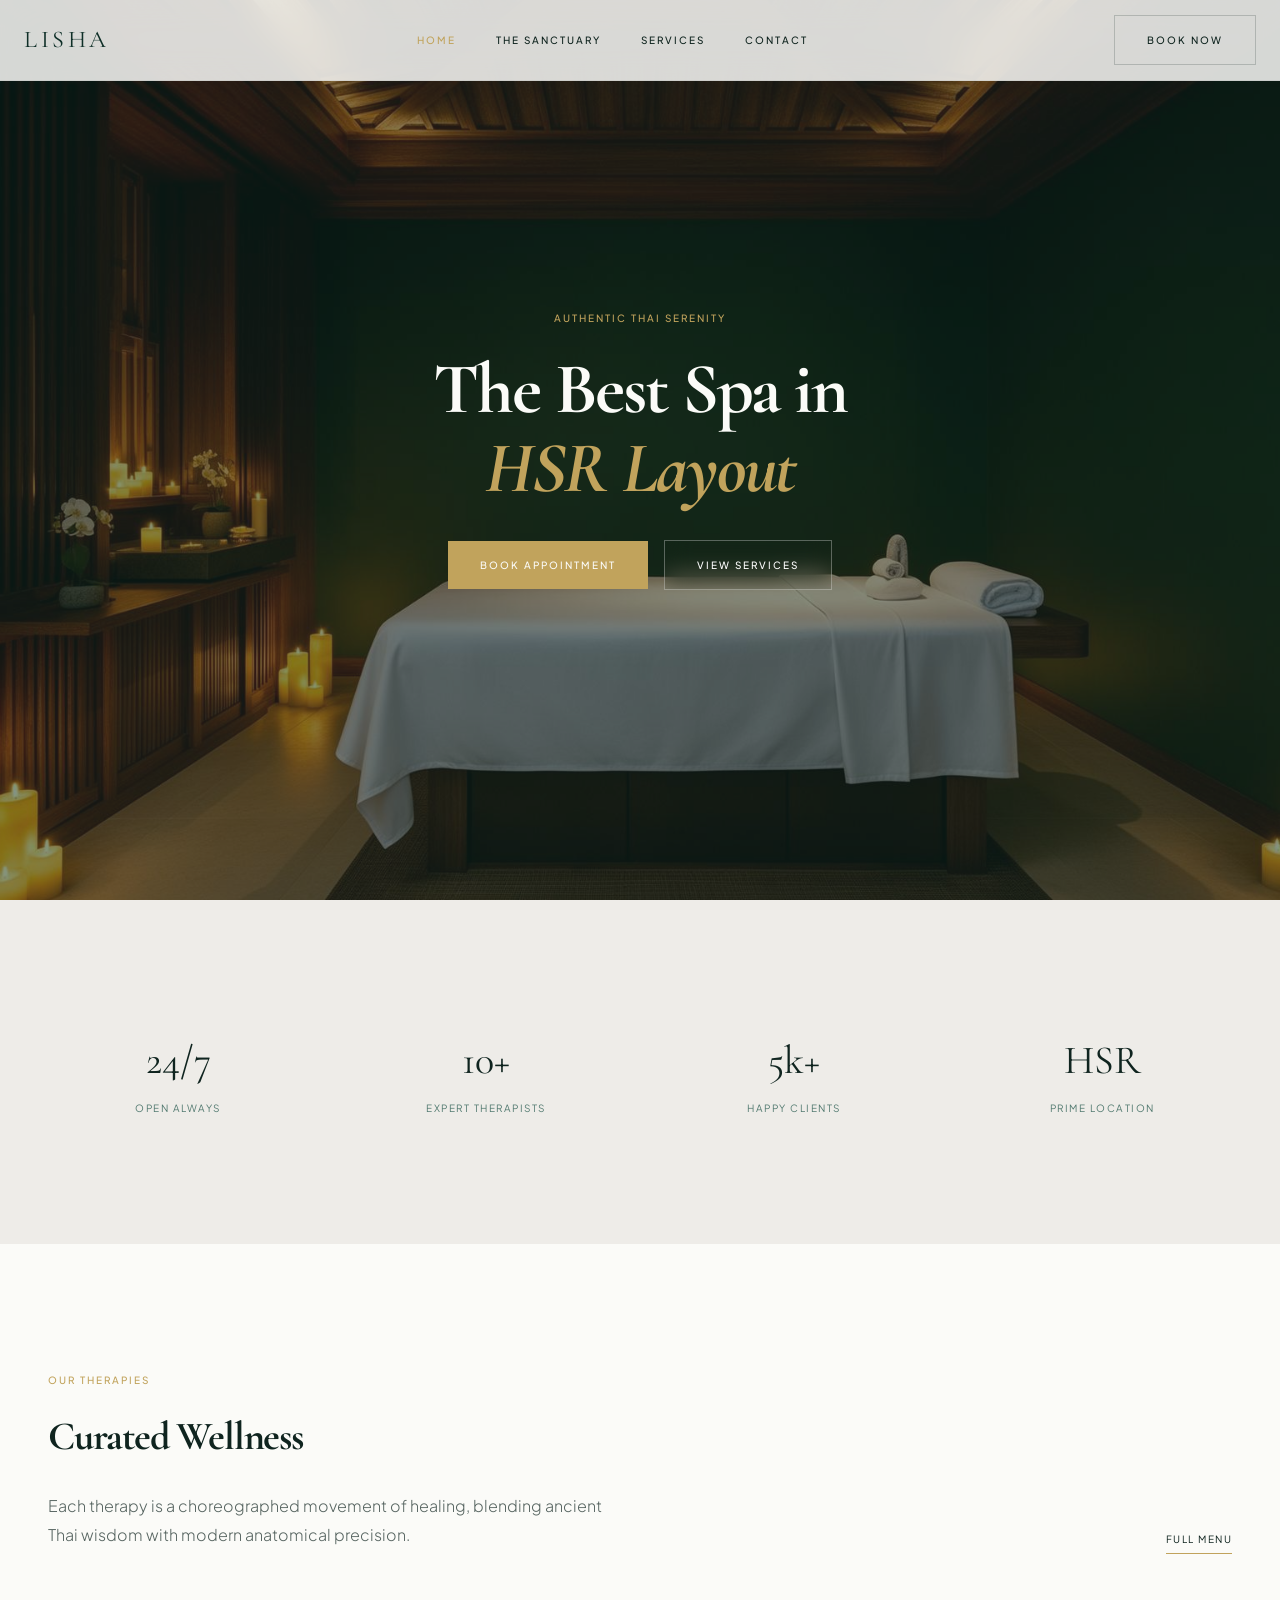
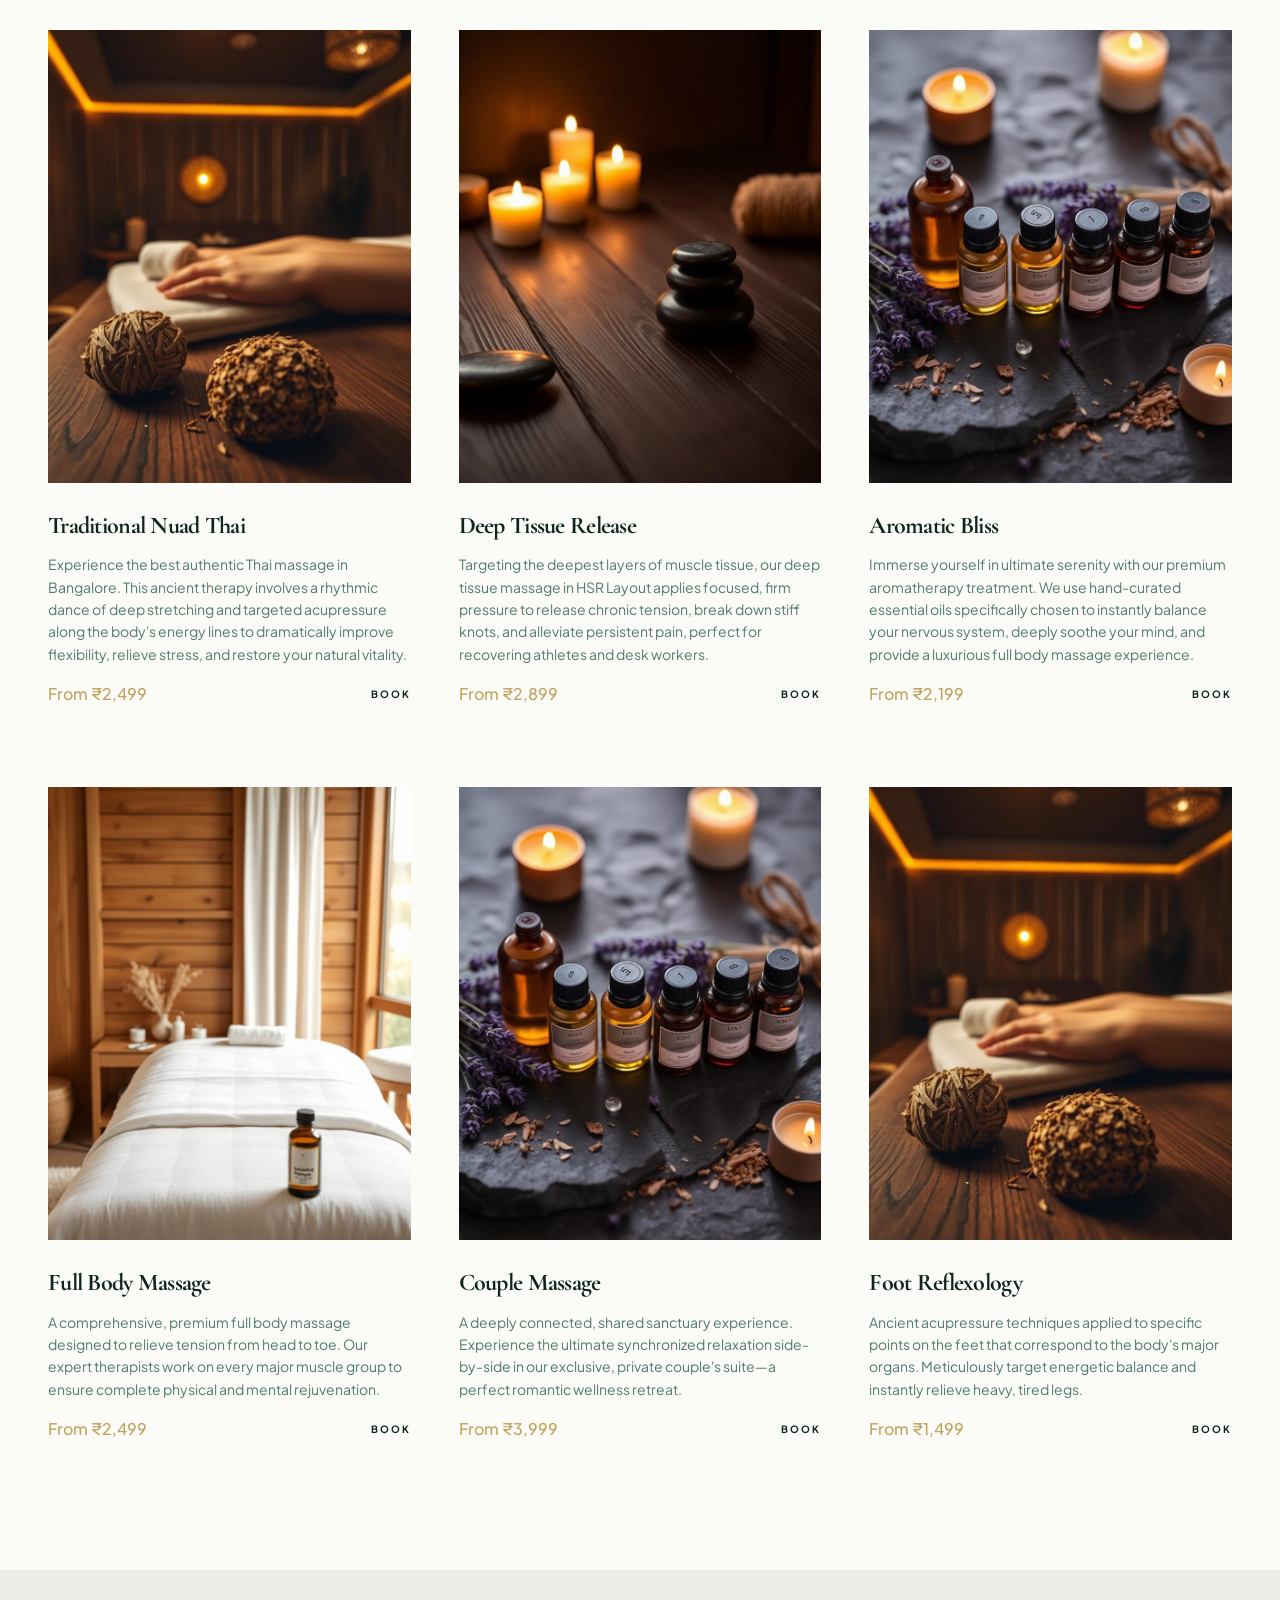
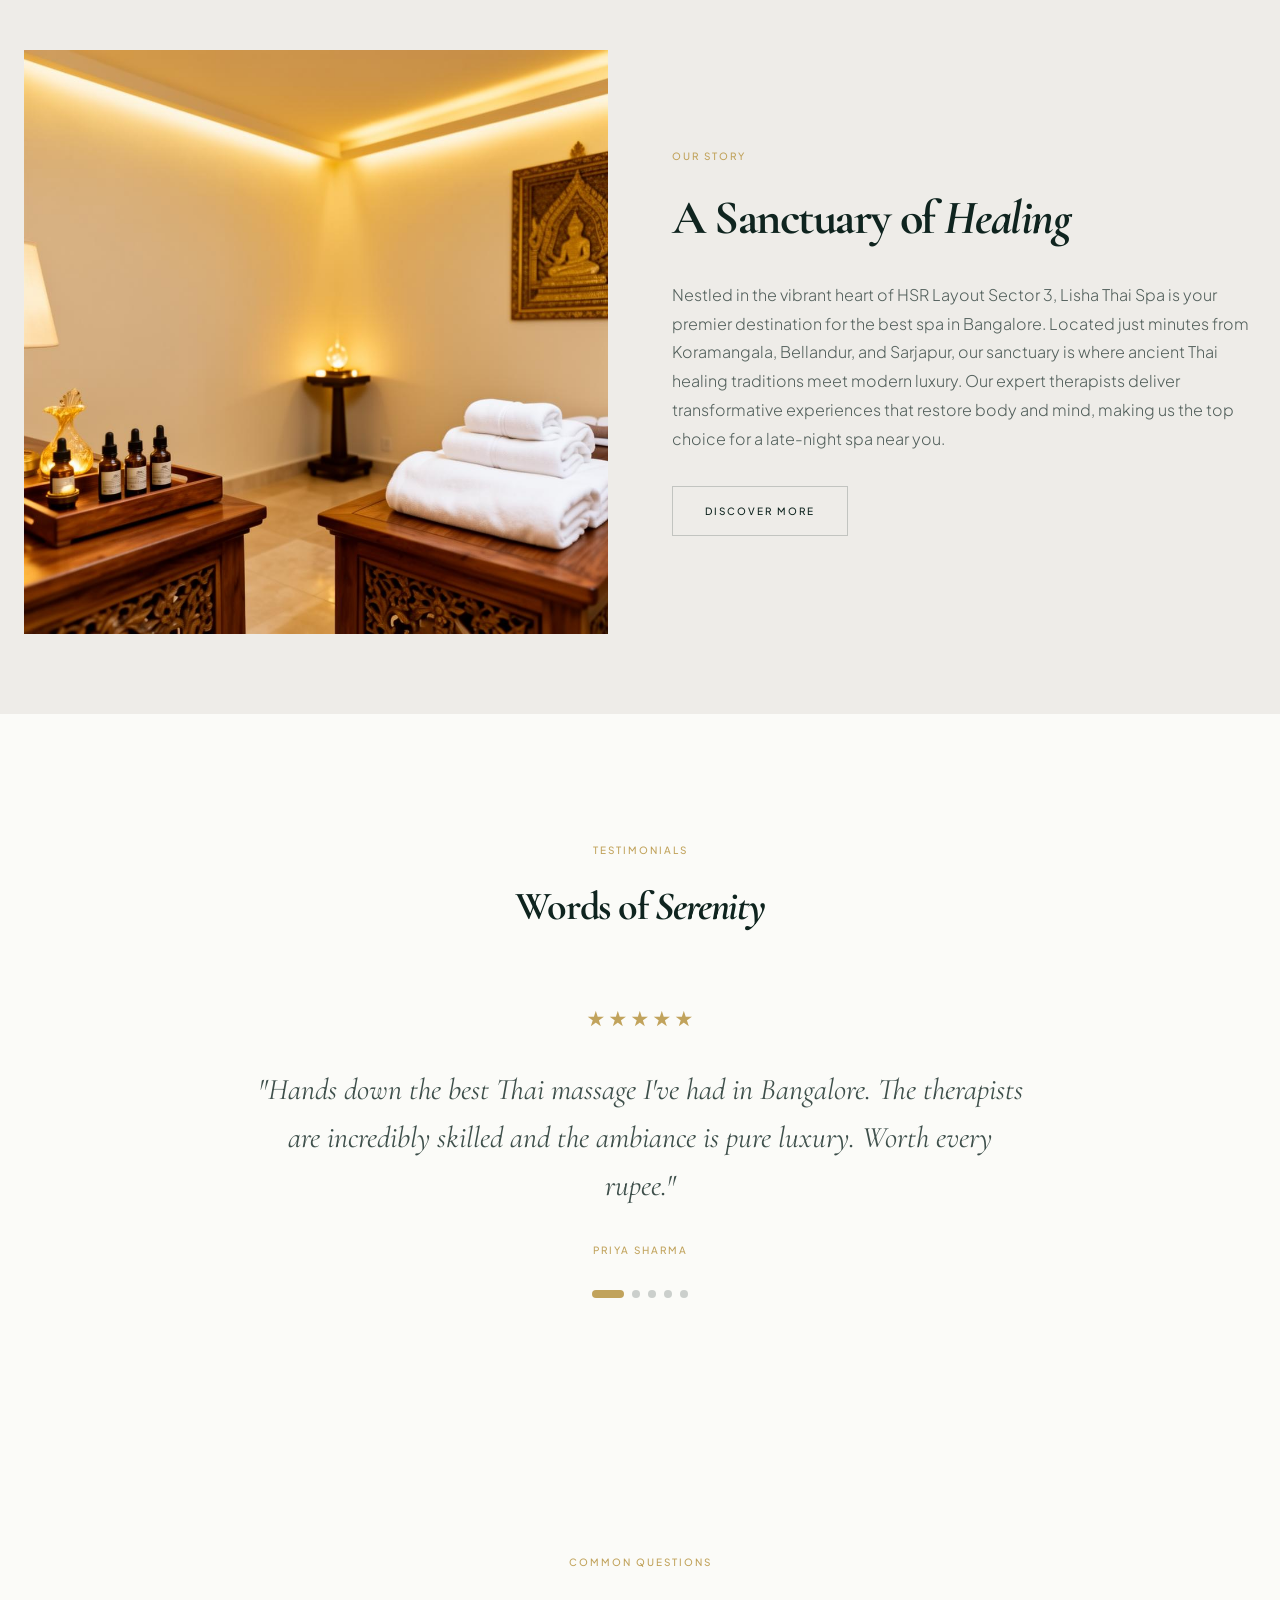
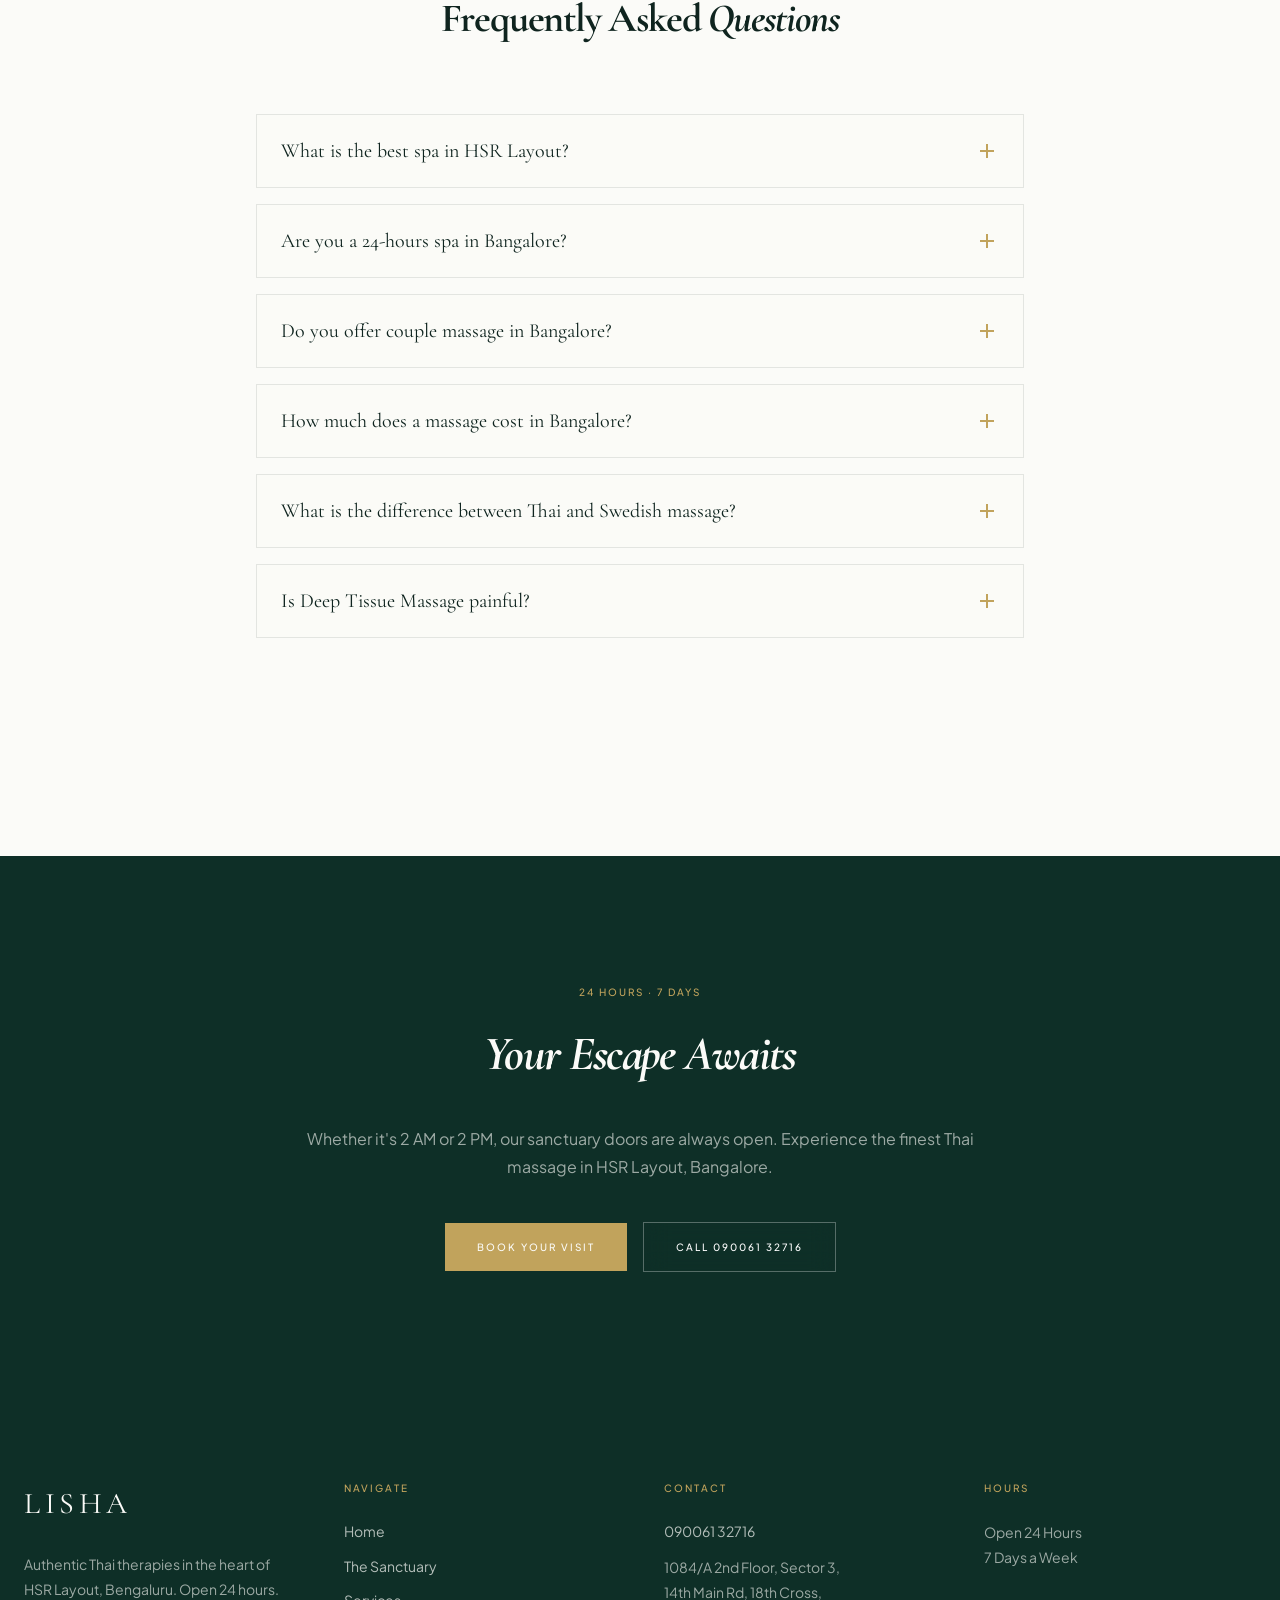
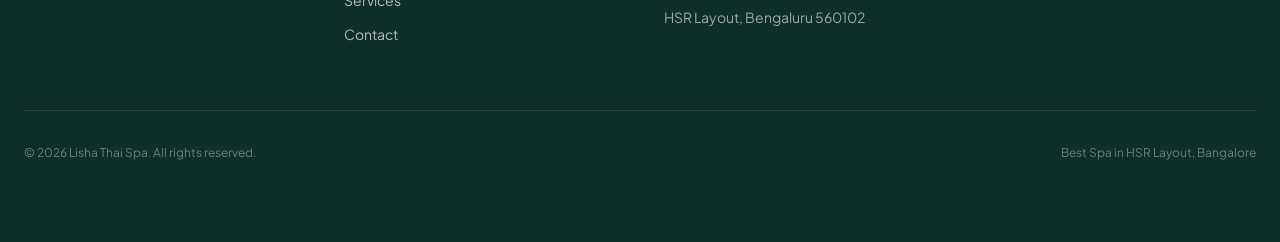
==== index.html @ b3e1748e "Add files via upload" ====
<!DOCTYPE html>
<html lang="en" class="scroll-smooth">

<head>
  <meta charset="UTF-8" />
  <meta name="viewport" content="width=device-width, initial-scale=1.0" />
  <title>Lisha Thai Spa | Best Luxury Spa in HSR Layout, Bangalore</title>
  <link rel="shortcut icon" href="images/favicon.png" type="image/x-icon">
  <meta name="description"
    content="Experience authentic Thai therapies at Lisha Thai Spa, HSR Layout. Open 24 hours. Premium body massage, deep tissue, and wellness treatments in Bengaluru." />
  <meta property="og:title" content="Lisha Thai Spa | Best Luxury Spa in HSR Layout, Bangalore" />
  <meta property="og:description"
    content="Experience authentic Thai therapies at Lisha Thai Spa, HSR Layout. Open 24 hours." />
  <meta property="og:type" content="website" />
  <meta property="og:url" content="https://lishathaispa.in/" />
  <meta property="og:image" content="https://lishathaispa.in/images/hero-home.jpg" />
  <link rel="canonical" href="https://lishathaispa.in/" />
  <link rel="preconnect" href="https://fonts.googleapis.com">
  <link rel="preconnect" href="https://fonts.gstatic.com" crossorigin>
  <link
    href="https://fonts.googleapis.com/css2?family=Cormorant+Garamond:ital,wght@0,300;0,400;0,500;1,300;1,400&family=Plus+Jakarta+Sans:wght@300;400;500;600&display=swap"
    rel="stylesheet">
  <link rel="stylesheet" href="style.css" />
</head>

<body>

  <!-- Navbar -->
  <nav class="glass-nav">
    <div class="nav-inner">
      <a href="/" class="nav-logo">Lisha</a>
      <div class="nav-links">
        <a href="/" class="nav-link active">Home</a>
        <a href="about.html" class="nav-link">The Sanctuary</a>
        <a href="services.html" class="nav-link">Services</a>
        <a href="contact.html" class="nav-link">Contact</a>
      </div>
      <a href="tel:09006132716" class="btn-ghost nav-book">Book Now</a>
      <button class="nav-toggle" aria-label="Toggle menu" aria-expanded="false">
        <span></span><span></span><span></span>
      </button>
    </div>
    <div class="mobile-menu">
      <div class="mobile-menu-inner">
        <a href="/" class="nav-link active">Home</a>
        <a href="about.html" class="nav-link">The Sanctuary</a>
        <a href="services.html" class="nav-link">Services</a>
        <a href="contact.html" class="nav-link">Contact</a>
      </div>
    </div>
  </nav>

  <main>
    <!-- Hero -->
    <section class="hero">
      <div class="hero-overlay"></div>
      <img src="images/hero-home.jpg" alt="Luxury Thai Spa Interior - Best Spa in HSR Layout Bangalore" class="hero-img"
        fetchpriority="high" decoding="sync" loading="eager" />
      <div class="hero-content">
        <div class="scroll-reveal">
          <span class="label-accent" style="margin-bottom:1.5rem">Authentic Thai Serenity</span>
        </div>
        <div class="scroll-reveal" data-delay="200">
          <h1>The Best Spa in<br><span class="italic text-accent">HSR Layout</span></h1>
        </div>
        <div class="scroll-reveal hero-btns" data-delay="400">
          <a href="contact.html" class="btn-gold">Book Appointment</a>
          <a href="services.html" class="btn-hero-ghost">View Services</a>
        </div>
      </div>
    </section>

    <!-- Stats -->
    <section class="bg-secondary section-padding">
      <div class="container stats">
        <div class="scroll-reveal">
          <div class="stat-value">24/7</div>
          <div class="stat-label">Open Always</div>
        </div>
        <div class="scroll-reveal" data-delay="100">
          <div class="stat-value">10+</div>
          <div class="stat-label">Expert Therapists</div>
        </div>
        <div class="scroll-reveal" data-delay="200">
          <div class="stat-value">5k+</div>
          <div class="stat-label">Happy Clients</div>
        </div>
        <div class="scroll-reveal" data-delay="300">
          <div class="stat-value">HSR</div>
          <div class="stat-label">Prime Location</div>
        </div>
      </div>
    </section>

    <!-- Featured Services -->
    <section class="section-padding">
      <div class="container">
        <div
          style="display:flex;flex-wrap:wrap;justify-content:space-between;align-items:flex-end;margin-bottom:5rem;gap:1.5rem">
          <div class="scroll-reveal" style="max-width:36rem">
            <span class="label-accent" style="margin-bottom:1rem">Our Therapies</span>
            <h2 style="font-size:2.5rem;margin-bottom:1.5rem">Curated Wellness</h2>
            <p class="text-body">Each therapy is a choreographed movement of healing, blending ancient Thai wisdom with
              modern anatomical precision.</p>
          </div>
          <div class="scroll-reveal">
            <a href="services.html"
              style="font-size:10px;text-transform:uppercase;letter-spacing:0.15em;border-bottom:1px solid hsl(var(--accent));padding-bottom:0.5rem;transition:color 0.3s">Full
              Menu</a>
          </div>
        </div>
        <div class="service-cards">
          <div class="scroll-reveal service-card">
            <div class="card-img"><img src="images/service-thai.jpg"
                alt="Traditional Thai Massage at Lisha Thai Spa HSR Layout" loading="lazy" /></div>
            <h3>Traditional Nuad Thai</h3>
            <p class="card-desc">Experience the best authentic Thai massage in Bangalore. This ancient therapy involves
              a rhythmic dance of deep stretching and targeted acupressure along the body's energy lines to dramatically
              improve flexibility, relieve stress, and restore your natural vitality.</p>
            <div class="card-footer">
              <span class="card-price">From ₹2,499</span>
              <a href="contact.html" class="card-book" aria-label="Book Traditional Nuad Thai">Book</a>
            </div>
          </div>
          <div class="scroll-reveal service-card" data-delay="200">
            <div class="card-img"><img src="images/service-deep-tissue.jpg" alt="Deep Tissue Massage Bangalore"
                loading="lazy" /></div>
            <h3>Deep Tissue Release</h3>
            <p class="card-desc">Targeting the deepest layers of muscle tissue, our deep tissue massage in HSR Layout
              applies focused, firm pressure to release chronic tension, break down stiff knots, and alleviate
              persistent pain, perfect for recovering athletes and desk workers.</p>
            <div class="card-footer">
              <span class="card-price">From ₹2,899</span>
              <a href="contact.html" class="card-book" aria-label="Book Deep Tissue Release">Book</a>
            </div>
          </div>
          <div class="scroll-reveal service-card" data-delay="400">
            <div class="card-img"><img src="images/service-aroma.jpg" alt="Aromatherapy Spa Treatment Bengaluru"
                loading="lazy" /></div>
            <h3>Aromatic Bliss</h3>
            <p class="card-desc">Immerse yourself in ultimate serenity with our premium aromatherapy treatment. We use
              hand-curated essential oils specifically chosen to instantly balance your nervous system, deeply soothe
              your mind, and provide a luxurious full body massage experience.</p>
            <div class="card-footer">
              <span class="card-price">From ₹2,199</span>
              <a href="contact.html" class="card-book" aria-label="Book Aromatic Bliss">Book</a>
            </div>
          </div>
          <div class="scroll-reveal service-card" style="margin-top:2rem">
            <div class="card-img"><img src="images/service-swedish.jpg" alt="Full Body Massage HSR Layout"
                loading="lazy" /></div>
            <h3>Full Body Massage</h3>
            <p class="card-desc">A comprehensive, premium full body massage designed to relieve tension from head to
              toe. Our expert therapists work on every major muscle group to ensure complete physical and mental
              rejuvenation.</p>
            <div class="card-footer">
              <span class="card-price">From ₹2,499</span>
              <a href="contact.html" class="card-book" aria-label="Book Full Body Massage">Book</a>
            </div>
          </div>
          <div class="scroll-reveal service-card" data-delay="200" style="margin-top:2rem">
            <div class="card-img"><img src="images/service-aroma.jpg" alt="Couple Massage in HSR Layout Bangalore"
                loading="lazy" /></div>
            <h3>Couple Massage</h3>
            <p class="card-desc">A deeply connected, shared sanctuary experience. Experience the ultimate synchronized
              relaxation side-by-side in our exclusive, private couple's suite—a perfect romantic wellness retreat.</p>
            <div class="card-footer">
              <span class="card-price">From ₹3,999</span>
              <a href="contact.html" class="card-book" aria-label="Book Couple Massage">Book</a>
            </div>
          </div>
          <div class="scroll-reveal service-card" data-delay="400" style="margin-top:2rem">
            <div class="card-img"><img src="images/service-thai.jpg" alt="Foot Reflexology Bangalore" loading="lazy" />
            </div>
            <h3>Foot Reflexology</h3>
            <p class="card-desc">Ancient acupressure techniques applied to specific points on the feet that correspond
              to the body's major organs. Meticulously target energetic balance and instantly relieve heavy, tired legs.
            </p>
            <div class="card-footer">
              <span class="card-price">From ₹1,499</span>
              <a href="contact.html" class="card-book" aria-label="Book Foot Reflexology">Book</a>
            </div>
          </div>
        </div>
      </div>
    </section>

    <!-- About Teaser -->
    <section class="bg-secondary">
      <div class="container about-grid" style="padding:5rem 1.5rem">
        <div class="scroll-reveal"><img src="images/about-interior.jpg" alt="Lisha Thai Spa Interior HSR Layout"
            loading="lazy" /></div>
        <div class="scroll-reveal" data-delay="200">
          <span class="label-accent" style="margin-bottom:1rem">Our Story</span>
          <h2>A Sanctuary of <span class="italic">Healing</span></h2>
          <p class="text-body" style="margin-bottom:2rem">Nestled in the vibrant heart of HSR Layout Sector 3, Lisha
            Thai Spa is your premier destination for the best spa in Bangalore. Located just minutes from Koramangala,
            Bellandur, and Sarjapur, our sanctuary is where ancient Thai healing traditions meet modern luxury. Our
            expert therapists deliver transformative experiences that restore body and mind, making us the top choice
            for a late-night spa near you.</p>
          <a href="about.html" class="btn-ghost">Discover More</a>
        </div>
      </div>
    </section>

    <!-- Testimonials -->
    <section class="section-padding">
      <div class="container">
        <div class="scroll-reveal text-center" style="margin-bottom:4rem">
          <span class="label-accent" style="margin-bottom:1rem">Testimonials</span>
          <h2 style="font-size:2.5rem">Words of <span class="italic">Serenity</span></h2>
        </div>
        <div class="scroll-reveal" data-delay="200">
          <div class="text-center" style="max-width:48rem;margin:0 auto">
            <div class="testimonial-stars">
              <span>★</span><span>★</span><span>★</span><span>★</span><span>★</span>
            </div>
            <p class="testimonial-text" id="testimonial-text"></p>
            <p class="label-accent" id="testimonial-name"></p>
            <div class="testimonial-dots" id="testimonial-dots"></div>
          </div>
        </div>
      </div>
    </section>

    <!-- FAQ -->
    <section class="section-padding">
      <div class="container">
        <div class="scroll-reveal text-center" style="margin-bottom:4rem">
          <span class="label-accent" style="margin-bottom:1rem">Common Questions</span>
          <h2 style="font-size:2.5rem">Frequently Asked <span class="italic">Questions</span></h2>
        </div>
        <div class="faq-grid" itemscope itemtype="https://schema.org/FAQPage">
          <div class="scroll-reveal faq-item" itemscope itemprop="mainEntity" itemtype="https://schema.org/Question">
            <button class="faq-question" aria-expanded="false" itemprop="name">What is the best spa in HSR Layout?<span
                class="faq-icon"></span></button>
            <div class="faq-answer" itemscope itemprop="acceptedAnswer" itemtype="https://schema.org/Answer">
              <div class="faq-answer-inner" itemprop="text">Lisha Thai Spa is widely considered the best spa in HSR
                Layout and a top premium spa in Bangalore. We specialize in authentic Nuad Thai therapies performed by
                highly trained professionals in a luxurious sanctuary setting.</div>
            </div>
          </div>
          <div class="scroll-reveal faq-item" data-delay="100" itemscope itemprop="mainEntity"
            itemtype="https://schema.org/Question">
            <button class="faq-question" aria-expanded="false" itemprop="name">Are you a 24-hours spa in Bangalore?<span
                class="faq-icon"></span></button>
            <div class="faq-answer" itemscope itemprop="acceptedAnswer" itemtype="https://schema.org/Answer">
              <div class="faq-answer-inner" itemprop="text">Yes! We are proud to be a 24-hours spa in HSR Layout,
                Bangalore open 7 days a week. Whether you need an early morning refresh or a late-night massage near
                Koramangala to unwind after a long day, our doors are always open.</div>
            </div>
          </div>
          <div class="scroll-reveal faq-item" data-delay="200" itemscope itemprop="mainEntity"
            itemtype="https://schema.org/Question">
            <button class="faq-question" aria-expanded="false" itemprop="name">Do you offer couple massage in
              Bangalore?<span class="faq-icon"></span></button>
            <div class="faq-answer" itemscope itemprop="acceptedAnswer" itemtype="https://schema.org/Answer">
              <div class="faq-answer-inner" itemprop="text">Absolutely. We offer a deeply relaxing couple massage
                experience in HSR Layout. It's the perfect way to unwind and share a luxurious wellness journey with
                your partner.</div>
            </div>
          </div>
          <div class="scroll-reveal faq-item" data-delay="300" itemscope itemprop="mainEntity"
            itemtype="https://schema.org/Question">
            <button class="faq-question" aria-expanded="false" itemprop="name">How much does a massage cost in
              Bangalore?<span class="faq-icon"></span></button>
            <div class="faq-answer" itemscope itemprop="acceptedAnswer" itemtype="https://schema.org/Answer">
              <div class="faq-answer-inner" itemprop="text">Our premium therapies start from ₹1,499. Traditional Nuad
                Thai begins at ₹2,499 for 60 minutes, while our Deep Tissue Massage in HSR Layout starts at ₹2,899. We
                believe in providing absolute luxury and expert care at transparent, competitive prices.</div>
            </div>
          </div>
          <div class="scroll-reveal faq-item" data-delay="400" itemscope itemprop="mainEntity"
            itemtype="https://schema.org/Question">
            <button class="faq-question" aria-expanded="false" itemprop="name">What is the difference between Thai and
              Swedish massage?<span class="faq-icon"></span></button>
            <div class="faq-answer" itemscope itemprop="acceptedAnswer" itemtype="https://schema.org/Answer">
              <div class="faq-answer-inner" itemprop="text">Thai massage is an active therapy performed on a mat. The
                therapist uses their hands, knees, legs, and feet to move you into deep, yoga-like stretches. Swedish
                massage is a relaxing, passive therapy where you lie on a table while the therapist uses long, flowing
                strokes with oil to melt away muscle tension. We offer both exceptional experiences at our spa.</div>
            </div>
          </div>
          <div class="scroll-reveal faq-item" data-delay="500" itemscope itemprop="mainEntity"
            itemtype="https://schema.org/Question">
            <button class="faq-question" aria-expanded="false" itemprop="name">Is Deep Tissue Massage painful?<span
                class="faq-icon"></span></button>
            <div class="faq-answer" itemscope itemprop="acceptedAnswer" itemtype="https://schema.org/Answer">
              <div class="faq-answer-inner" itemprop="text">While Deep Tissue Massage applies intense, firm pressure to
                break down muscle knots, it should fall within your pain tolerance and feel like "good pain." Our highly
                trained therapists in HSR Layout constantly communicate with you to ensure the pressure is both
                effective and comfortable.</div>
            </div>
          </div>
          <div class="scroll-reveal faq-item" data-delay="600" itemscope itemprop="mainEntity"
            itemtype="https://schema.org/Question">
            <button class="faq-question" aria-expanded="false" itemprop="name">Do you have private shower
              facilities?<span class="faq-icon"></span></button>
            <div class="faq-answer" itemscope itemprop="acceptedAnswer" itemtype="https://schema.org/Answer">
              <div class="faq-answer-inner" itemprop="text">Yes, to complete your luxury spa experience, all our private
                therapy suites are fully equipped with fresh, clean linens and access to premium private shower
                facilities so you can leave feeling completely refreshed.</div>
            </div>
          </div>
        </div>
      </div>
    </section>

    <!-- CTA -->
    <section class="bg-primary text-primary-foreground section-padding">
      <div class="scroll-reveal cta-banner" style="max-width:42rem;margin:0 auto">
        <span class="label-accent text-accent" style="margin-bottom:1rem">24 Hours · 7 Days</span>
        <h2>Your Escape Awaits</h2>
        <p>Whether it's 2 AM or 2 PM, our sanctuary doors are always open. Experience the finest Thai massage in HSR
          Layout, Bangalore.</p>
        <div class="cta-btns">
          <a href="contact.html" class="btn-gold">Book Your Visit</a>
          <a href="tel:09006132716" class="btn-hero-ghost">Call 090061 32716</a>
        </div>
      </div>
    </section>
  </main>

  <!-- Footer -->
  <footer>
    <div class="container" style="padding:5rem 1.5rem">
      <div class="footer-grid">
        <div>
          <div class="footer-logo">Lisha</div>
          <p class="footer-desc">Authentic Thai therapies in the heart of HSR Layout, Bengaluru. Open 24 hours.</p>
        </div>
        <div>
          <span class="label-accent text-accent" style="margin-bottom:1.5rem">Navigate</span>
          <div class="footer-links">
            <a href="/" class="footer-link">Home</a>
            <a href="about.html" class="footer-link">The Sanctuary</a>
            <a href="services.html" class="footer-link">Services</a>
            <a href="contact.html" class="footer-link">Contact</a>
          </div>
        </div>
        <div>
          <span class="label-accent text-accent" style="margin-bottom:1.5rem">Contact</span>
          <div class="footer-links">
            <a href="tel:09006132716" class="footer-link">090061 32716</a>
            <p class="footer-desc">1084/A 2nd Floor, Sector 3,<br>14th Main Rd, 18th Cross,<br>HSR Layout, Bengaluru
              560102</p>
          </div>
        </div>
        <div>
          <span class="label-accent text-accent" style="margin-bottom:1.5rem">Hours</span>
          <p class="footer-desc">Open 24 Hours<br>7 Days a Week</p>
        </div>
      </div>
      <div class="footer-bottom">
        <p>© 2026 Lisha Thai Spa. All rights reserved.</p>
        <p>Best Spa in HSR Layout, Bangalore</p>
      </div>
    </div>
    <div class="mobile-spacer"></div>
  </footer>

  <!-- Mobile Sticky Footer -->
  <div class="mobile-sticky">
    <a href="tel:09006132716" class="call-btn">Call Now</a>
    <a href="contact.html" class="book-btn">Book Visit</a>
  </div>

  <!-- Schema -->
  <script type="application/ld+json">
  {
    "@context": "https://schema.org",
    "@type": ["DaySpa", "HealthAndBeautyBusiness", "LocalBusiness"],
    "name": "Lisha Thai Spa",
    "description": "Premium luxury spa in HSR Layout, Bangalore offering authentic Nuad Thai massage, Deep Tissue, Couple Massage and 24-hours therapy services.",
    "image": [
      "https://lishathaispa.in/images/hero-home.jpg",
      "https://lishathaispa.in/images/service-thai.jpg",
      "https://lishathaispa.in/images/service-deep-tissue.jpg"
    ],
    "priceRange": "₹1499 - ₹5999",
    "aggregateRating": {
      "@type": "AggregateRating",
      "ratingValue": "4.9",
      "bestRating": "5",
      "worstRating": "1",
      "ratingCount": "184"
    },
    "url": "https://lishathaispa.in",
    "telephone": "+919006132716",
    "address": {
      "@type": "PostalAddress",
      "streetAddress": "1084/A 2nd floor, Sector 3, 14th Main Road, 18th Cross Rd",
      "addressLocality": "Bengaluru",
      "addressRegion": "Karnataka",
      "postalCode": "560102",
      "addressCountry": "IN"
    },
    "geo": {
      "@type": "GeoCoordinates",
      "latitude": "12.911822",
      "longitude": "77.6388557"
    },
    "hasMap": "https://www.google.com/maps?cid=2362543103408612615",
    "areaServed": [
      {
        "@type": "City",
        "name": "Bengaluru",
        "@id": "https://en.wikipedia.org/wiki/Bangalore"
      },
      {
        "@type": "Neighborhood",
        "name": "HSR Layout"
      },
      {
        "@type": "Neighborhood",
        "name": "Koramangala"
      },
      {
        "@type": "Neighborhood",
        "name": "Bellandur"
      }
    ],
    "openingHoursSpecification": {
      "@type": "OpeningHoursSpecification",
      "dayOfWeek": ["Monday","Tuesday","Wednesday","Thursday","Friday","Saturday","Sunday"],
      "opens": "00:00",
      "closes": "23:59"
    }
  }
  </script>
  <script type="application/ld+json">
  {
    "@context": "https://schema.org",
    "@type": "FAQPage",
    "mainEntity": [
      {
        "@type": "Question",
        "name": "What is the best spa in HSR Layout?",
        "acceptedAnswer": {
          "@type": "Answer",
          "text": "Lisha Thai Spa is widely considered the best spa in HSR Layout and a top premium spa in Bangalore. We specialize in authentic Nuad Thai therapies performed by highly trained professionals in a luxurious sanctuary setting."
        }
      },
      {
        "@type": "Question",
        "name": "Are you a 24-hours spa in Bangalore?",
        "acceptedAnswer": {
          "@type": "Answer",
          "text": "Yes! We are proud to be a 24-hours spa in HSR Layout, Bangalore open 7 days a week. Whether you need an early morning refresh or a late-night massage near Koramangala to unwind after a long day, our doors are always open."
        }
      },
      {
        "@type": "Question",
        "name": "Do you offer couple massage in Bangalore?",
        "acceptedAnswer": {
          "@type": "Answer",
          "text": "Absolutely. We offer a deeply relaxing couple massage experience in HSR Layout. It's the perfect way to unwind and share a luxurious wellness journey with your partner."
        }
      },
      {
        "@type": "Question",
        "name": "How much does a massage cost in Bangalore?",
        "acceptedAnswer": {
          "@type": "Answer",
          "text": "Our premium therapies start from ₹1,499. Traditional Nuad Thai begins at ₹2,499 for 60 minutes, while our Deep Tissue Massage in HSR Layout starts at ₹2,899. We believe in providing absolute luxury and expert care at transparent, competitive prices."
        }
      },
      {
        "@type": "Question",
        "name": "What is the difference between Thai and Swedish massage?",
        "acceptedAnswer": {
          "@type": "Answer",
          "text": "Thai massage is an active therapy performed on a mat. The therapist uses their hands, knees, legs, and feet to move you into deep, yoga-like stretches. Swedish massage is a relaxing, passive therapy where you lie on a table while the therapist uses long, flowing strokes with oil to melt away muscle tension. We offer both exceptional experiences at our spa."
        }
      },
      {
        "@type": "Question",
        "name": "Is Deep Tissue Massage painful?",
        "acceptedAnswer": {
          "@type": "Answer",
          "text": "While Deep Tissue Massage applies intense, firm pressure to break down muscle knots, it should fall within your pain tolerance and feel like \"good pain.\" Our highly trained therapists in HSR Layout constantly communicate with you to ensure the pressure is both effective and comfortable."
        }
      },
      {
        "@type": "Question",
        "name": "Do you have private shower facilities?",
        "acceptedAnswer": {
          "@type": "Answer",
          "text": "Yes, to complete your luxury spa experience, all our private therapy suites are fully equipped with fresh, clean linens and access to premium private shower facilities so you can leave feeling completely refreshed."
        }
      }
    ]
  }
  </script>
  <script src="script.js" defer></script>
</body>

</html>
---- style.css ----
/* ===== CSS Variables ===== */
:root {
  --background: 45 30% 98%;
  --foreground: 165 40% 10%;
  --primary: 165 55% 12%;
  --primary-foreground: 45 30% 98%;
  --secondary: 45 15% 92%;
  --secondary-foreground: 165 40% 10%;
  --muted-foreground: 165 20% 40%;
  --accent: 42 45% 56%;
  --accent-foreground: 45 30% 98%;
  --border: 45 15% 88%;
  --gold: 42 45% 56%;
  --gold-light: 42 50% 72%;
  --forest: 165 40% 10%;
  --cream: 45 30% 98%;
  --stone: 45 15% 92%;
  --transition-silk: cubic-bezier(0.22, 1, 0.36, 1);
}

/* ===== Reset & Base ===== */
*, *::before, *::after { box-sizing: border-box; margin: 0; padding: 0; border-color: hsl(var(--border)); }
html { scroll-behavior: smooth; }
body {
  font-family: 'Plus Jakarta Sans', sans-serif;
  background: hsl(var(--background));
  color: hsl(var(--foreground));
  -webkit-font-smoothing: antialiased;
  line-height: 1.6;
}
h1, h2, h3, h4 { font-family: 'Cormorant Garamond', serif; letter-spacing: -0.03em; }
img { max-width: 100%; display: block; }
a { text-decoration: none; color: inherit; }

/* ===== Utility Classes ===== */
.container { max-width: 1280px; margin: 0 auto; padding: 0 1.5rem; }
.text-center { text-align: center; }
.italic { font-style: italic; }
.relative { position: relative; }
.overflow-hidden { overflow: hidden; }

.section-padding { padding: 5rem 1.5rem; }
@media (min-width: 768px) { .section-padding { padding: 7rem 1.5rem; } }
@media (min-width: 1024px) { .section-padding { padding: 8rem 1.5rem; } }

.label-accent {
  color: hsl(var(--accent));
  text-transform: uppercase;
  letter-spacing: 0.2em;
  font-size: 10px;
  font-weight: 500;
  display: block;
}

.text-body { color: hsl(var(--foreground) / 0.7); line-height: 1.8; font-weight: 300; }

.bg-primary { background: hsl(var(--primary)); }
.bg-secondary { background: hsl(var(--secondary)); }
.bg-background { background: hsl(var(--background)); }
.text-foreground { color: hsl(var(--foreground)); }
.text-primary-foreground { color: hsl(var(--primary-foreground)); }
.text-accent { color: hsl(var(--accent)); }
.text-muted { color: hsl(var(--muted-foreground)); }

/* ===== Buttons ===== */
.btn-gold {
  display: inline-block;
  background: hsl(var(--accent));
  color: hsl(var(--accent-foreground));
  padding: 1rem 2rem;
  font-size: 10px;
  text-transform: uppercase;
  letter-spacing: 0.2em;
  font-weight: 500;
  transition: all 0.5s var(--transition-silk);
  border: none; cursor: pointer;
}
.btn-gold:hover { background: hsl(var(--primary)); color: hsl(var(--primary-foreground)); }

.btn-ghost {
  display: inline-block;
  border: 1px solid hsl(var(--foreground) / 0.2);
  padding: 1rem 2rem;
  font-size: 10px;
  text-transform: uppercase;
  letter-spacing: 0.2em;
  font-weight: 500;
  transition: all 0.5s var(--transition-silk);
  background: transparent; cursor: pointer;
}
.btn-ghost:hover { background: hsl(var(--primary)); color: hsl(var(--primary-foreground)); border-color: hsl(var(--primary)); }

.btn-hero-ghost {
  display: inline-block;
  border: 1px solid rgba(255,255,255,0.3);
  color: #fff;
  backdrop-filter: blur(12px);
  padding: 1rem 2rem;
  font-size: 10px;
  text-transform: uppercase;
  letter-spacing: 0.2em;
  font-weight: 500;
  transition: all 0.5s var(--transition-silk);
  cursor: pointer;
}
.btn-hero-ghost:hover { background: hsl(var(--cream)); color: hsl(var(--forest)); }

.btn-primary {
  display: inline-block;
  background: hsl(var(--primary));
  color: hsl(var(--primary-foreground));
  padding: 1rem 2rem;
  font-size: 10px;
  text-transform: uppercase;
  letter-spacing: 0.2em;
  font-weight: 500;
  transition: all 0.5s var(--transition-silk);
  border: none; cursor: pointer;
}
.btn-primary:hover { background: hsl(var(--accent)); color: hsl(var(--accent-foreground)); }

/* ===== Glass Navbar ===== */
.glass-nav {
  position: fixed; top: 0; width: 100%; z-index: 50;
  background: hsl(var(--cream) / 0.85);
  backdrop-filter: blur(16px);
  -webkit-backdrop-filter: blur(16px);
  border-bottom: 1px solid hsl(var(--forest) / 0.05);
}
.nav-inner { max-width: 1280px; margin: 0 auto; padding: 0 1.5rem; height: 5rem; display: flex; align-items: center; justify-content: space-between; }
.nav-logo { font-family: 'Cormorant Garamond', serif; font-size: 1.5rem; letter-spacing: 0.15em; text-transform: uppercase; color: hsl(var(--primary)); }
.nav-links { display: none; align-items: center; gap: 2.5rem; }
.nav-link {
  font-size: 10px; text-transform: uppercase; letter-spacing: 0.2em;
  font-weight: 500; color: hsl(var(--foreground));
  transition: color 0.3s;
}
.nav-link:hover, .nav-link.active { color: hsl(var(--accent)); }
.nav-book { display: none; }
.nav-toggle { display: flex; flex-direction: column; gap: 5px; padding: 0.5rem; background: none; border: none; cursor: pointer; }
.nav-toggle span { display: block; width: 24px; height: 1.5px; background: hsl(var(--foreground)); transition: all 0.3s; }
.nav-toggle.open span:nth-child(1) { transform: rotate(45deg) translate(4px, 4px); }
.nav-toggle.open span:nth-child(2) { opacity: 0; }
.nav-toggle.open span:nth-child(3) { transform: rotate(-45deg) translate(4px, -4px); }

.mobile-menu { max-height: 0; overflow: hidden; transition: max-height 0.5s var(--transition-silk); }
.mobile-menu.open { max-height: 20rem; }
.mobile-menu-inner { padding: 0 1.5rem 2rem; display: flex; flex-direction: column; gap: 1.5rem; }

@media (min-width: 768px) {
  .nav-links { display: flex; }
  .nav-book { display: inline-block; }
  .nav-toggle { display: none; }
}

/* ===== Hero ===== */
.hero { position: relative; height: 100vh; display: flex; align-items: center; justify-content: center; overflow: hidden; }
.hero-short { height: 70vh; }
.hero-shorter { height: 60vh; }
.hero-overlay { position: absolute; inset: 0; background: hsl(var(--primary) / 0.5); z-index: 1; }
.hero-overlay-dark { background: hsl(var(--primary) / 0.6); }
.hero-img { position: absolute; inset: 0; width: 100%; height: 100%; object-fit: cover; animation: slow-zoom 20s ease-in-out infinite alternate; }
.hero-img-static { animation: none; }
.hero-content { position: relative; z-index: 2; text-align: center; padding: 0 1.5rem; max-width: 56rem; }
.hero h1 { font-size: 3rem; color: hsl(var(--primary-foreground)); line-height: 1.1; margin-bottom: 2rem; }
@media (min-width: 768px) { .hero h1 { font-size: 4.5rem; } }

.hero-btns { display: flex; flex-direction: column; align-items: center; justify-content: center; gap: 1rem; }
@media (min-width: 768px) { .hero-btns { flex-direction: row; } }

/* ===== Stats ===== */
.stats { display: grid; grid-template-columns: repeat(2, 1fr); gap: 3rem; text-align: center; }
@media (min-width: 768px) { .stats { grid-template-columns: repeat(4, 1fr); } }
.stat-value { font-family: 'Cormorant Garamond', serif; font-size: 2.5rem; margin-bottom: 0.5rem; color: hsl(var(--foreground)); }
.stat-label { font-size: 10px; text-transform: uppercase; letter-spacing: 0.15em; color: hsl(var(--muted-foreground)); }

/* ===== Service Cards ===== */
.service-cards { display: grid; gap: 3rem; }
@media (min-width: 768px) { .service-cards { grid-template-columns: repeat(3, 1fr); } }
.service-card .card-img { overflow: hidden; margin-bottom: 1.5rem; aspect-ratio: 4/5; }
.service-card .card-img img { width: 100%; height: 100%; object-fit: cover; transition: transform 0.7s; }
.service-card:hover .card-img img { transform: scale(1.1); }
.service-card h3 { font-family: 'Cormorant Garamond', serif; font-size: 1.5rem; margin-bottom: 0.5rem; }
.service-card .card-desc { font-size: 0.875rem; color: hsl(var(--muted-foreground)); margin-bottom: 1rem; }
.service-card .card-footer { display: flex; justify-content: space-between; align-items: center; }
.card-price { color: hsl(var(--accent)); font-weight: 500; }
.card-book { font-size: 10px; text-transform: uppercase; letter-spacing: 0.2em; font-weight: 700; transition: color 0.3s; }
.card-book:hover { color: hsl(var(--accent)); }

/* ===== About Teaser ===== */
.about-grid { display: grid; gap: 4rem; align-items: center; }
@media (min-width: 768px) { .about-grid { grid-template-columns: 1fr 1fr; } }
.about-grid h2 { font-size: 2.5rem; margin-bottom: 1.5rem; }
@media (min-width: 768px) { .about-grid h2 { font-size: 3rem; } }

/* ===== Testimonials ===== */
.testimonial-stars { display: flex; justify-content: center; gap: 0.25rem; margin-bottom: 2rem; }
.testimonial-stars span { color: hsl(var(--accent)); font-size: 1.25rem; }
.testimonial-text { font-family: 'Cormorant Garamond', serif; font-size: 1.5rem; line-height: 1.6; font-style: italic; color: hsl(var(--foreground) / 0.8); margin-bottom: 2rem; animation: reveal 0.6s var(--transition-silk); }
@media (min-width: 768px) { .testimonial-text { font-size: 1.875rem; } }
.testimonial-dots { display: flex; justify-content: center; gap: 0.5rem; margin-top: 2rem; }
.testimonial-dot { width: 8px; height: 8px; border-radius: 50%; background: hsl(var(--foreground) / 0.2); border: none; cursor: pointer; transition: all 0.5s; }
.testimonial-dot.active { background: hsl(var(--accent)); width: 2rem; border-radius: 4px; }

/* ===== CTA Banner ===== */
.cta-banner { text-align: center; }
.cta-banner h2 { font-size: 2.5rem; font-style: italic; margin-bottom: 2rem; }
@media (min-width: 768px) { .cta-banner h2 { font-size: 3rem; } }
.cta-banner p { color: hsl(var(--primary-foreground) / 0.6); margin-bottom: 2.5rem; line-height: 1.8; }
.cta-btns { display: flex; flex-direction: column; align-items: center; justify-content: center; gap: 1rem; }
@media (min-width: 768px) { .cta-btns { flex-direction: row; } }

/* ===== Footer ===== */
footer { background: hsl(var(--primary)); color: hsl(var(--primary-foreground)); }
.footer-grid { display: grid; gap: 3rem; margin-bottom: 4rem; }
@media (min-width: 768px) { .footer-grid { grid-template-columns: repeat(4, 1fr); } }
.footer-logo { font-family: 'Cormorant Garamond', serif; font-size: 1.875rem; letter-spacing: 0.15em; text-transform: uppercase; margin-bottom: 1.5rem; }
.footer-desc { color: hsl(var(--primary-foreground) / 0.6); font-size: 0.875rem; line-height: 1.8; }
.footer-links { display: flex; flex-direction: column; gap: 0.75rem; }
.footer-link { font-size: 0.875rem; color: hsl(var(--primary-foreground) / 0.7); transition: color 0.3s; }
.footer-link:hover { color: hsl(var(--accent)); }
.footer-bottom { border-top: 1px solid hsl(var(--primary-foreground) / 0.1); padding-top: 2rem; display: flex; flex-direction: column; align-items: center; gap: 1rem; }
@media (min-width: 768px) { .footer-bottom { flex-direction: row; justify-content: space-between; } }
.footer-bottom p { font-size: 0.75rem; color: hsl(var(--primary-foreground) / 0.4); }

/* ===== Mobile Sticky Footer ===== */
.mobile-sticky { position: fixed; bottom: 0; left: 0; right: 0; z-index: 50; display: flex; border-top: 1px solid hsl(var(--foreground) / 0.05); }
.mobile-sticky a { flex: 1; padding: 1.25rem 0; text-align: center; font-size: 10px; text-transform: uppercase; letter-spacing: 0.15em; font-weight: 700; }
.mobile-sticky .call-btn { background: hsl(var(--background)); color: hsl(var(--foreground)); }
.mobile-sticky .book-btn { background: hsl(var(--accent)); color: hsl(var(--accent-foreground)); }
@media (min-width: 768px) { .mobile-sticky { display: none; } }
.mobile-spacer { height: 4rem; }
@media (min-width: 768px) { .mobile-spacer { display: none; } }

/* ===== Gallery ===== */
.gallery-grid { display: grid; grid-template-columns: repeat(2, 1fr); gap: 1rem; }
@media (min-width: 768px) { .gallery-grid { grid-template-columns: repeat(4, 1fr); } }
.gallery-item { overflow: hidden; aspect-ratio: 1; }
.gallery-item img { width: 100%; height: 100%; object-fit: cover; transition: transform 0.7s; }
.gallery-item:hover img { transform: scale(1.1); }

/* ===== Why Choose ===== */
.why-grid { display: grid; gap: 3rem; }
@media (min-width: 768px) { .why-grid { grid-template-columns: repeat(4, 1fr); } }
.why-item { text-align: center; }
.why-num { width: 4rem; height: 4rem; margin: 0 auto 1.5rem; border-radius: 50%; background: hsl(var(--secondary)); display: flex; align-items: center; justify-content: center; font-family: 'Cormorant Garamond', serif; font-size: 1.5rem; color: hsl(var(--accent)); }
.why-item h3 { font-family: 'Cormorant Garamond', serif; font-size: 1.25rem; margin-bottom: 0.75rem; }
.why-item p { font-size: 0.875rem; color: hsl(var(--muted-foreground)); line-height: 1.6; }

/* ===== Services Menu ===== */
.service-menu-item { display: grid; gap: 2rem; align-items: start; }
@media (min-width: 768px) { .service-menu-item { grid-template-columns: 300px 1fr; } }
.service-menu-item .smi-img { overflow: hidden; aspect-ratio: 4/3; }
.service-menu-item .smi-img img { width: 100%; height: 100%; object-fit: cover; transition: transform 0.7s; }
.service-menu-item:hover .smi-img img { transform: scale(1.05); }
.smi-header { display: flex; flex-direction: column; gap: 0.5rem; margin-bottom: 0.75rem; }
@media (min-width: 768px) { .smi-header { flex-direction: row; align-items: center; justify-content: space-between; } }
.smi-header h3 { font-family: 'Cormorant Garamond', serif; font-size: 1.5rem; }
.smi-duration { font-size: 10px; text-transform: uppercase; letter-spacing: 0.15em; color: hsl(var(--muted-foreground)); }
.smi-footer { display: flex; align-items: center; justify-content: space-between; margin-top: 1.5rem; }
.smi-price { color: hsl(var(--accent)); font-weight: 500; font-size: 1.125rem; }

/* ===== Contact ===== */
.contact-grid { display: grid; gap: 5rem; }
@media (min-width: 768px) { .contact-grid { grid-template-columns: 1fr 1fr; } }
.contact-info h2 { font-size: 2.5rem; font-style: italic; margin-bottom: 2.5rem; }
.contact-detail { margin-bottom: 2rem; }
.contact-detail .label-accent { margin-bottom: 0.5rem; }
.contact-detail p, .contact-detail a { font-family: 'Cormorant Garamond', serif; font-size: 1.25rem; color: hsl(var(--primary-foreground) / 0.9); }
.contact-detail a:hover { color: hsl(var(--accent)); }

.contact-form { background: hsl(var(--primary-foreground) / 0.05); padding: 2rem; backdrop-filter: blur(8px); }
.contact-form input, .contact-form select {
  width: 100%; background: transparent;
  border: none; border-bottom: 1px solid hsl(var(--primary-foreground) / 0.2);
  padding: 1rem 0; color: hsl(var(--primary-foreground));
  font-family: 'Plus Jakarta Sans', sans-serif; font-size: 0.875rem;
  outline: none; transition: border-color 0.3s; margin-bottom: 1.5rem;
}
.contact-form input::placeholder { color: hsl(var(--primary-foreground) / 0.4); }
.contact-form select { color: hsl(var(--primary-foreground) / 0.4); }
.contact-form select option { color: hsl(var(--foreground)); background: hsl(var(--background)); }
.contact-form input:focus, .contact-form select:focus { border-color: hsl(var(--accent)); }
.contact-form .btn-gold { width: 100%; margin-top: 1rem; }

.success-msg { display: flex; align-items: center; justify-content: center; min-height: 400px; }
.success-msg .checkmark { color: hsl(var(--accent)); font-size: 2.5rem; margin-bottom: 1rem; display: block; }
.success-msg h3 { font-family: 'Cormorant Garamond', serif; font-size: 1.5rem; margin-bottom: 0.5rem; }
.success-msg p { color: hsl(var(--primary-foreground) / 0.6); font-size: 0.875rem; }

/* ===== FAQ Accordion ===== */
.faq-grid { max-width: 48rem; margin: 0 auto; display: flex; flex-direction: column; gap: 1rem; }
.faq-item { border: 1px solid hsl(var(--foreground) / 0.1); background: hsl(var(--primary-foreground) / 0.5); }
.faq-question { width: 100%; text-align: left; padding: 1.5rem; background: none; border: none; cursor: pointer; display: flex; justify-content: space-between; align-items: center; font-family: 'Cormorant Garamond', serif; font-size: 1.25rem; color: hsl(var(--foreground)); transition: all 0.3s; }
.faq-question:hover { color: hsl(var(--accent)); }
.faq-icon { width: 24px; height: 24px; position: relative; transition: transform 0.3s; }
.faq-icon::before, .faq-icon::after { content: ''; position: absolute; background: hsl(var(--accent)); top: 50%; left: 50%; transform: translate(-50%, -50%); transition: all 0.3s; }
.faq-icon::before { width: 14px; height: 2px; }
.faq-icon::after { width: 2px; height: 14px; }
.faq-item.active .faq-icon { transform: rotate(180deg); }
.faq-item.active .faq-icon::after { opacity: 0; }
.faq-answer { max-height: 0; overflow: hidden; transition: max-height 0.5s var(--transition-silk); }
.faq-answer-inner { padding: 0 1.5rem 1.5rem; color: hsl(var(--muted-foreground)); line-height: 1.8; }

/* ===== Animations ===== */
@keyframes reveal {
  from { opacity: 0; transform: translateY(24px); }
  to { opacity: 1; transform: translateY(0); }
}
@keyframes slow-zoom {
  from { transform: scale(1); }
  to { transform: scale(1.08); }
}
.scroll-reveal { opacity: 0; transform: translateY(24px); transition: all 0.8s var(--transition-silk); }
.scroll-reveal.visible { opacity: 1; transform: translateY(0); }
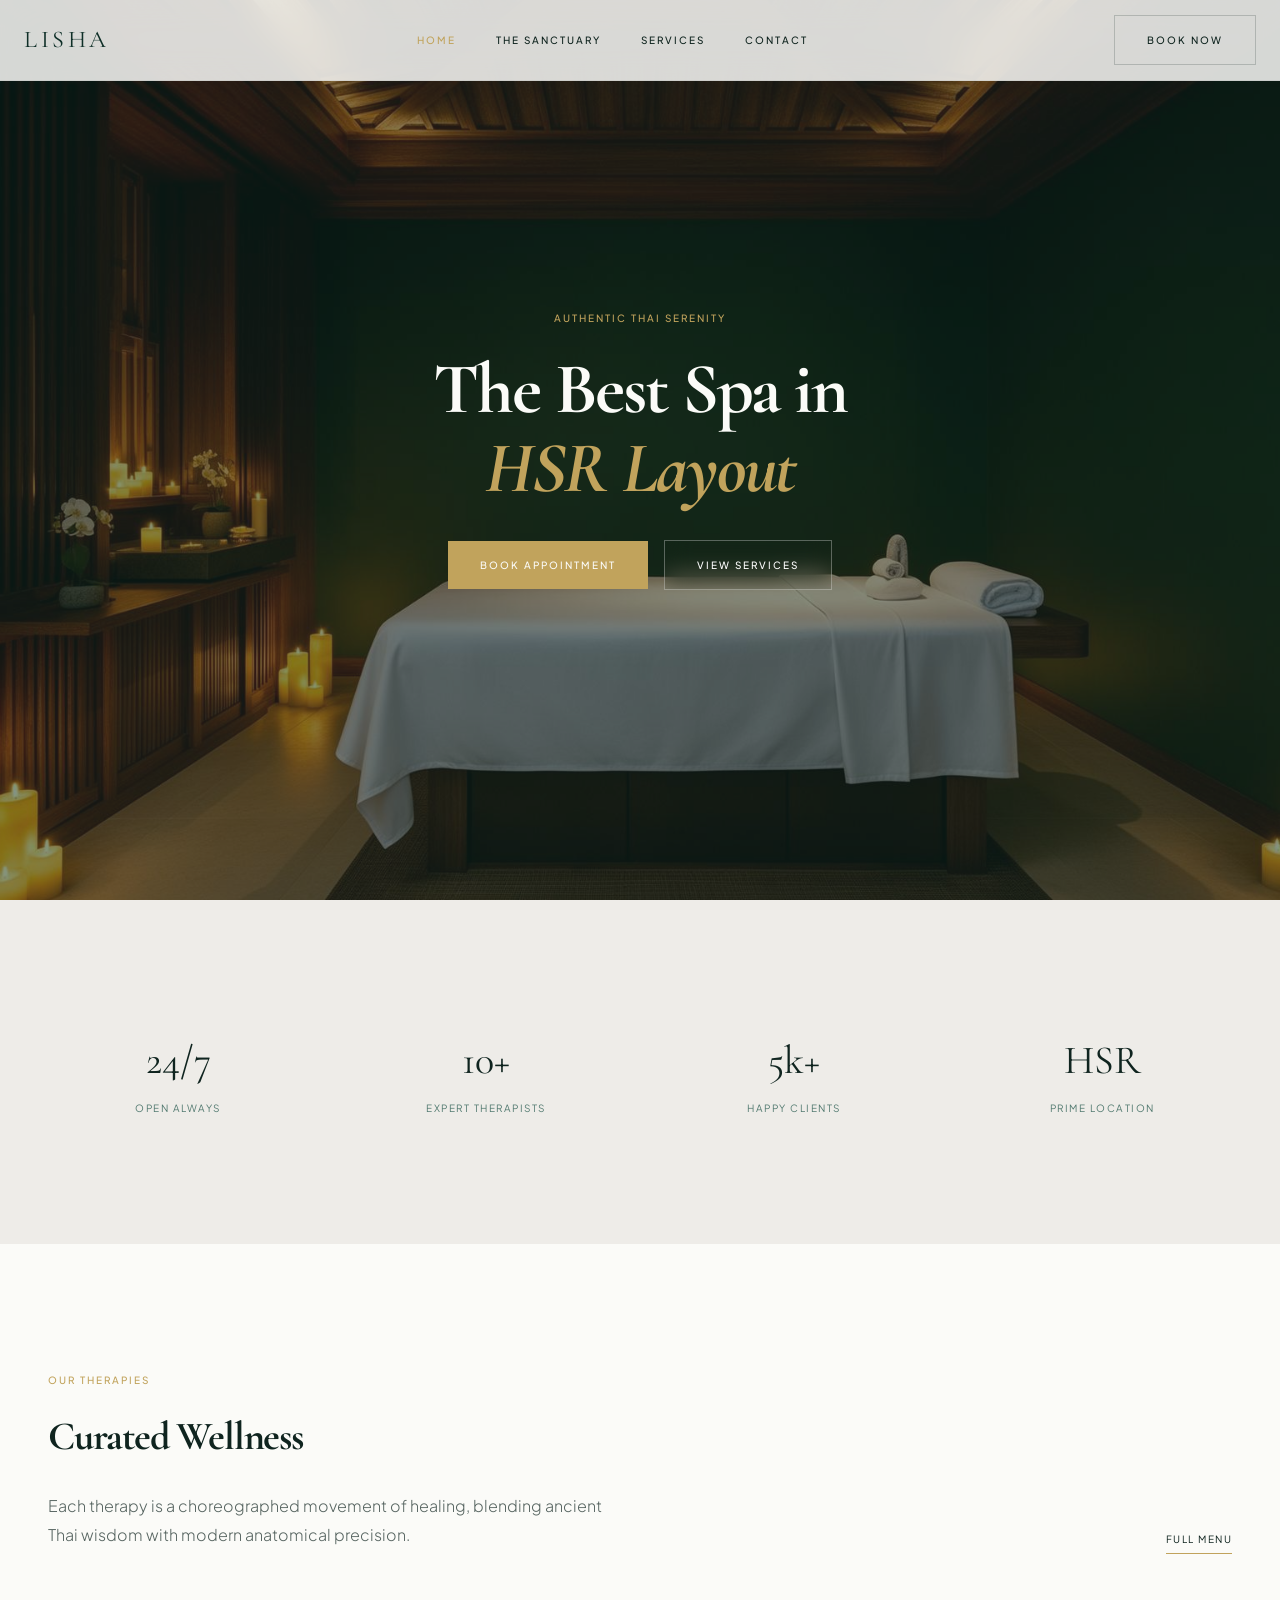
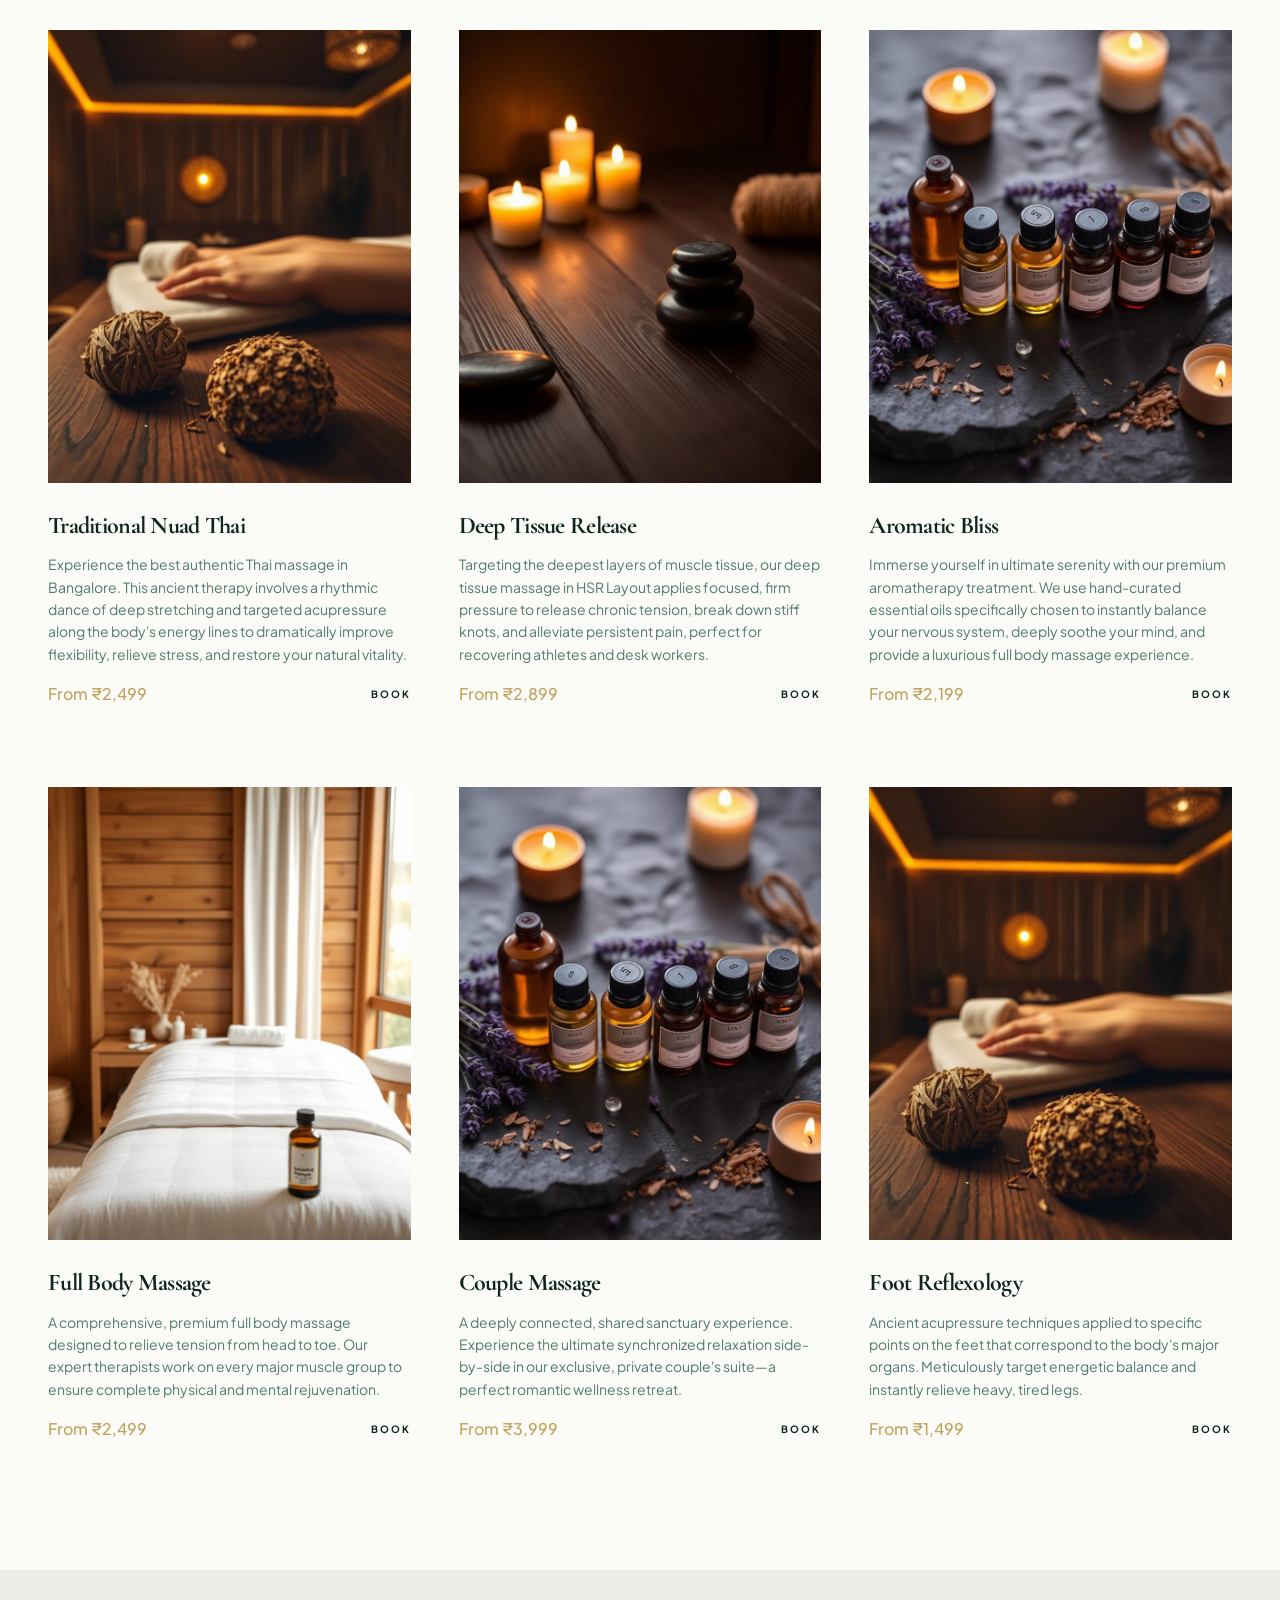
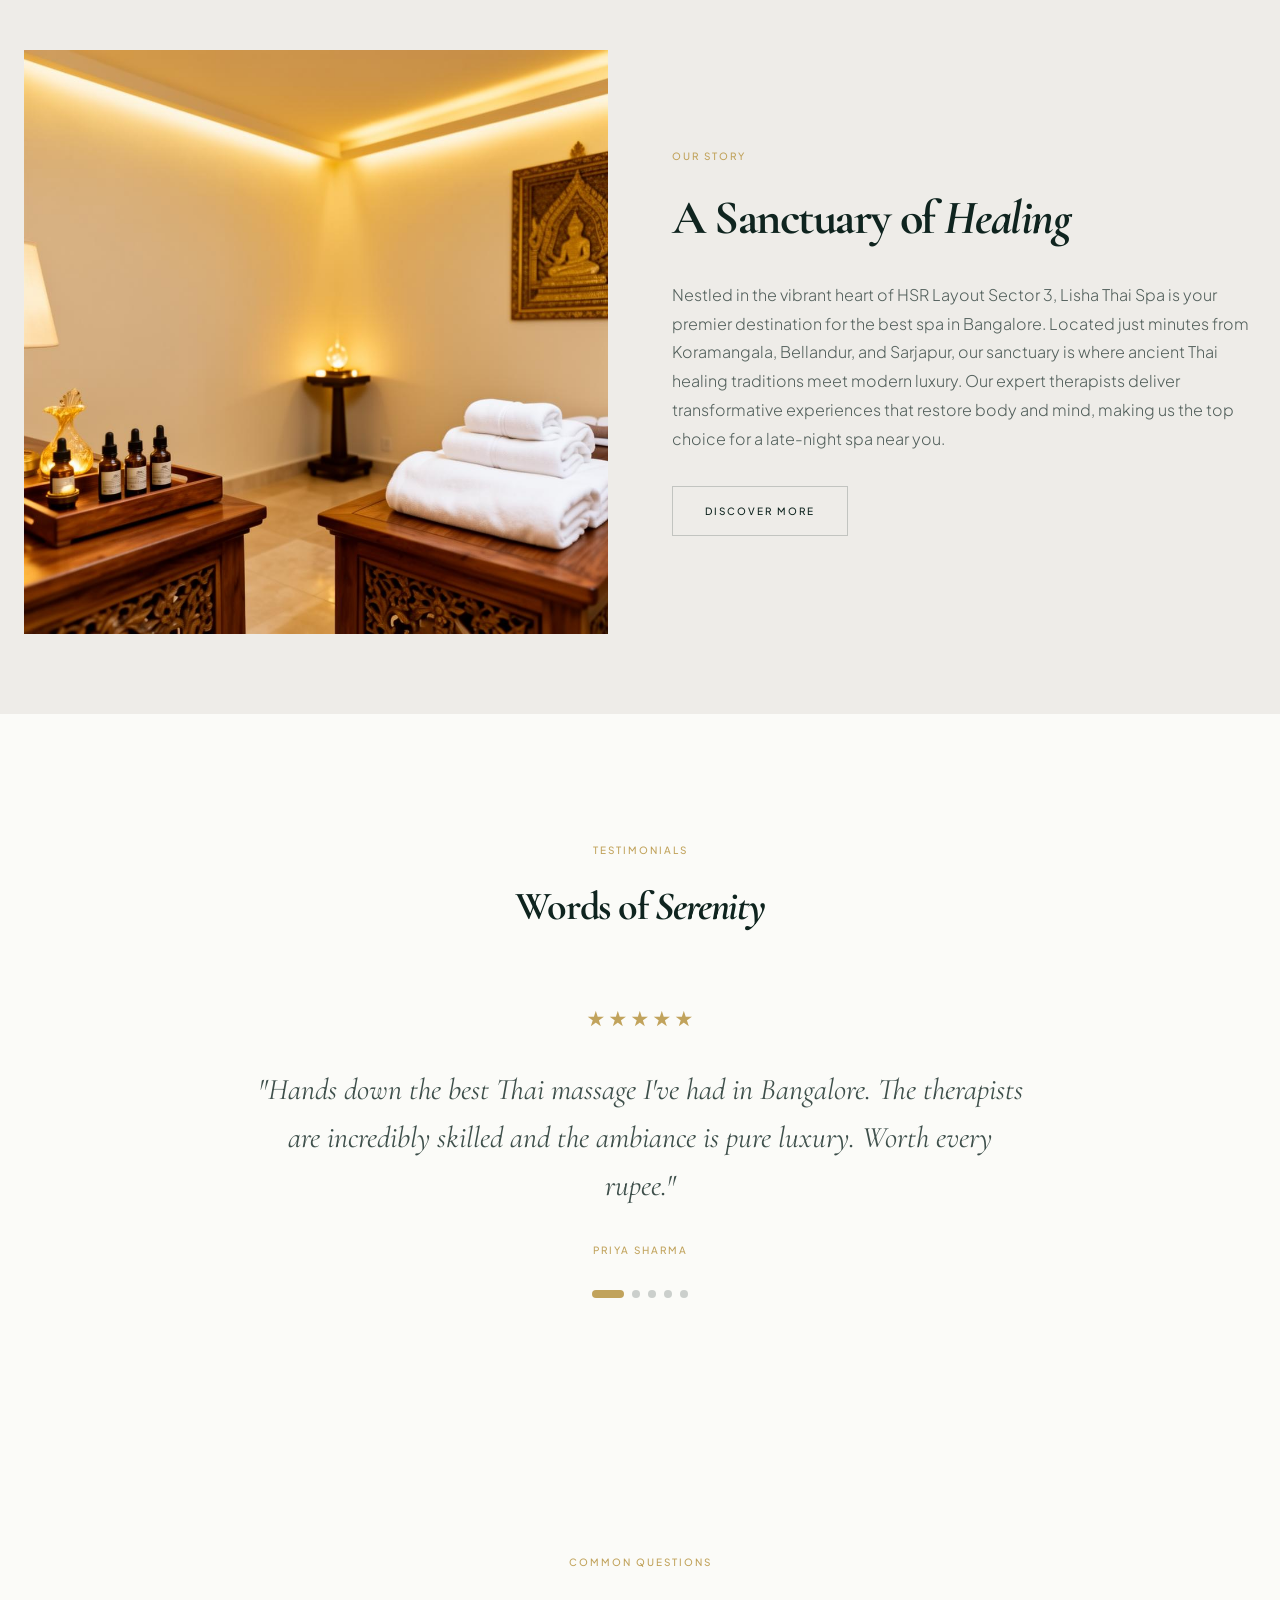
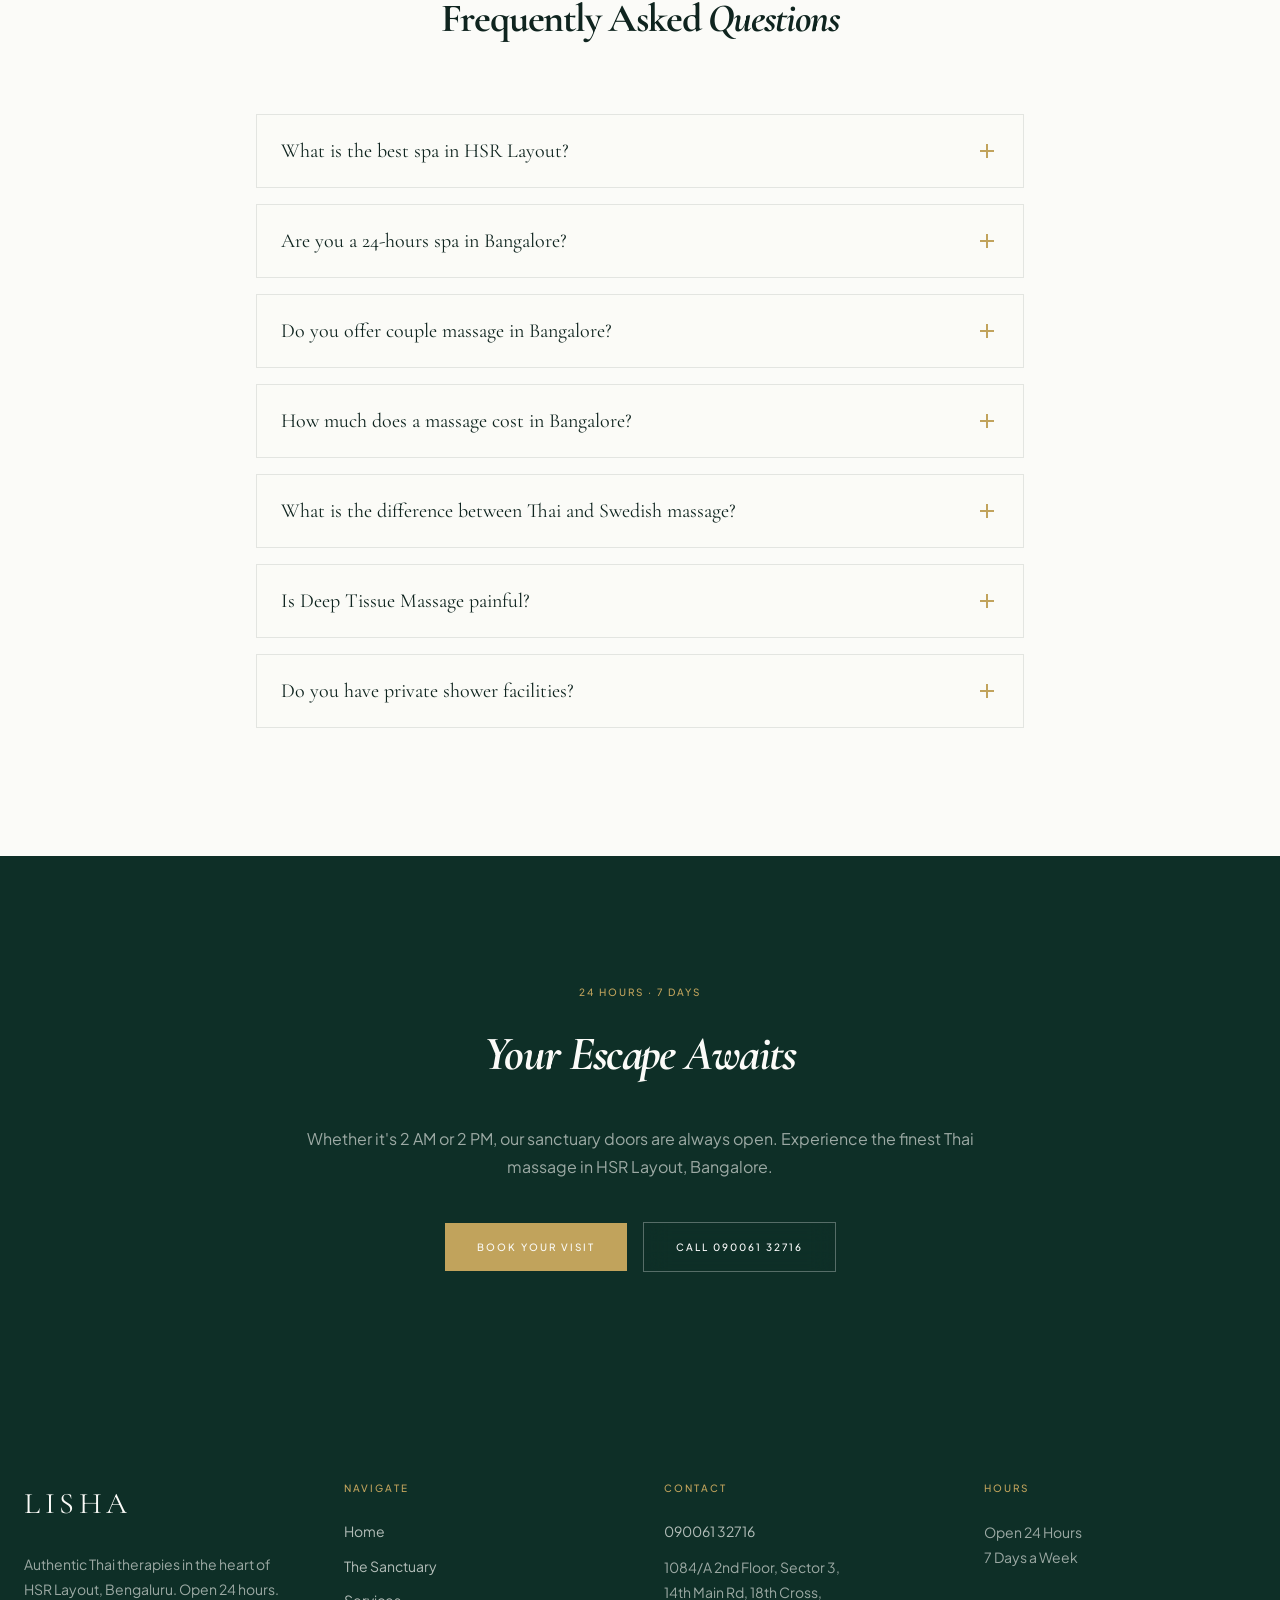
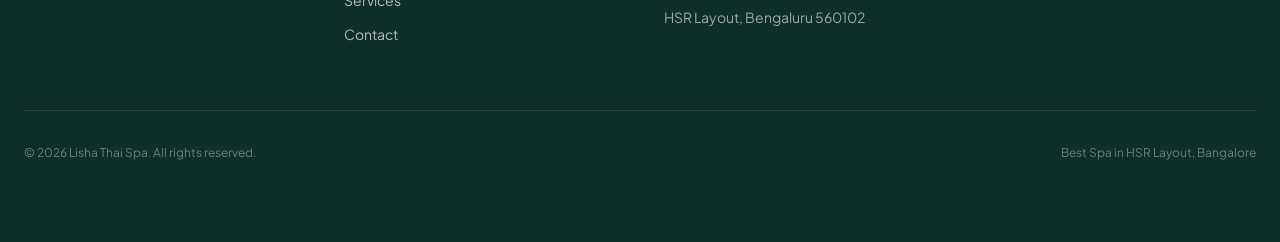
==== commit 67e507e2: "Update index.html fixed crawled issue" ====
--- a/index.html
+++ b/index.html
@@ -230,74 +230,68 @@
           <span class="label-accent" style="margin-bottom:1rem">Common Questions</span>
           <h2 style="font-size:2.5rem">Frequently Asked <span class="italic">Questions</span></h2>
         </div>
-        <div class="faq-grid" itemscope itemtype="https://schema.org/FAQPage">
-          <div class="scroll-reveal faq-item" itemscope itemprop="mainEntity" itemtype="https://schema.org/Question">
-            <button class="faq-question" aria-expanded="false" itemprop="name">What is the best spa in HSR Layout?<span
+        <div class="faq-grid">
+          <div class="scroll-reveal faq-item">
+            <button class="faq-question" aria-expanded="false">What is the best spa in HSR Layout?<span
                 class="faq-icon"></span></button>
-            <div class="faq-answer" itemscope itemprop="acceptedAnswer" itemtype="https://schema.org/Answer">
-              <div class="faq-answer-inner" itemprop="text">Lisha Thai Spa is widely considered the best spa in HSR
+            <div class="faq-answer">
+              <div class="faq-answer-inner">Lisha Thai Spa is widely considered the best spa in HSR
                 Layout and a top premium spa in Bangalore. We specialize in authentic Nuad Thai therapies performed by
                 highly trained professionals in a luxurious sanctuary setting.</div>
             </div>
           </div>
-          <div class="scroll-reveal faq-item" data-delay="100" itemscope itemprop="mainEntity"
-            itemtype="https://schema.org/Question">
-            <button class="faq-question" aria-expanded="false" itemprop="name">Are you a 24-hours spa in Bangalore?<span
+          <div class="scroll-reveal faq-item" data-delay="100">
+            <button class="faq-question" aria-expanded="false">Are you a 24-hours spa in Bangalore?<span
                 class="faq-icon"></span></button>
-            <div class="faq-answer" itemscope itemprop="acceptedAnswer" itemtype="https://schema.org/Answer">
-              <div class="faq-answer-inner" itemprop="text">Yes! We are proud to be a 24-hours spa in HSR Layout,
+            <div class="faq-answer">
+              <div class="faq-answer-inner">Yes! We are proud to be a 24-hours spa in HSR Layout,
                 Bangalore open 7 days a week. Whether you need an early morning refresh or a late-night massage near
                 Koramangala to unwind after a long day, our doors are always open.</div>
             </div>
           </div>
-          <div class="scroll-reveal faq-item" data-delay="200" itemscope itemprop="mainEntity"
-            itemtype="https://schema.org/Question">
-            <button class="faq-question" aria-expanded="false" itemprop="name">Do you offer couple massage in
+          <div class="scroll-reveal faq-item" data-delay="200">
+            <button class="faq-question" aria-expanded="false">Do you offer couple massage in
               Bangalore?<span class="faq-icon"></span></button>
-            <div class="faq-answer" itemscope itemprop="acceptedAnswer" itemtype="https://schema.org/Answer">
-              <div class="faq-answer-inner" itemprop="text">Absolutely. We offer a deeply relaxing couple massage
+            <div class="faq-answer">
+              <div class="faq-answer-inner">Absolutely. We offer a deeply relaxing couple massage
                 experience in HSR Layout. It's the perfect way to unwind and share a luxurious wellness journey with
                 your partner.</div>
             </div>
           </div>
-          <div class="scroll-reveal faq-item" data-delay="300" itemscope itemprop="mainEntity"
-            itemtype="https://schema.org/Question">
-            <button class="faq-question" aria-expanded="false" itemprop="name">How much does a massage cost in
+          <div class="scroll-reveal faq-item" data-delay="300">
+            <button class="faq-question" aria-expanded="false">How much does a massage cost in
               Bangalore?<span class="faq-icon"></span></button>
-            <div class="faq-answer" itemscope itemprop="acceptedAnswer" itemtype="https://schema.org/Answer">
-              <div class="faq-answer-inner" itemprop="text">Our premium therapies start from ₹1,499. Traditional Nuad
+            <div class="faq-answer">
+              <div class="faq-answer-inner">Our premium therapies start from ₹1,499. Traditional Nuad
                 Thai begins at ₹2,499 for 60 minutes, while our Deep Tissue Massage in HSR Layout starts at ₹2,899. We
                 believe in providing absolute luxury and expert care at transparent, competitive prices.</div>
             </div>
           </div>
-          <div class="scroll-reveal faq-item" data-delay="400" itemscope itemprop="mainEntity"
-            itemtype="https://schema.org/Question">
-            <button class="faq-question" aria-expanded="false" itemprop="name">What is the difference between Thai and
+          <div class="scroll-reveal faq-item" data-delay="400">
+            <button class="faq-question" aria-expanded="false">What is the difference between Thai and
               Swedish massage?<span class="faq-icon"></span></button>
-            <div class="faq-answer" itemscope itemprop="acceptedAnswer" itemtype="https://schema.org/Answer">
-              <div class="faq-answer-inner" itemprop="text">Thai massage is an active therapy performed on a mat. The
+            <div class="faq-answer">
+              <div class="faq-answer-inner">Thai massage is an active therapy performed on a mat. The
                 therapist uses their hands, knees, legs, and feet to move you into deep, yoga-like stretches. Swedish
                 massage is a relaxing, passive therapy where you lie on a table while the therapist uses long, flowing
                 strokes with oil to melt away muscle tension. We offer both exceptional experiences at our spa.</div>
             </div>
           </div>
-          <div class="scroll-reveal faq-item" data-delay="500" itemscope itemprop="mainEntity"
-            itemtype="https://schema.org/Question">
-            <button class="faq-question" aria-expanded="false" itemprop="name">Is Deep Tissue Massage painful?<span
+          <div class="scroll-reveal faq-item" data-delay="500">
+            <button class="faq-question" aria-expanded="false">Is Deep Tissue Massage painful?<span
                 class="faq-icon"></span></button>
-            <div class="faq-answer" itemscope itemprop="acceptedAnswer" itemtype="https://schema.org/Answer">
-              <div class="faq-answer-inner" itemprop="text">While Deep Tissue Massage applies intense, firm pressure to
+            <div class="faq-answer">
+              <div class="faq-answer-inner">While Deep Tissue Massage applies intense, firm pressure to
                 break down muscle knots, it should fall within your pain tolerance and feel like "good pain." Our highly
                 trained therapists in HSR Layout constantly communicate with you to ensure the pressure is both
                 effective and comfortable.</div>
             </div>
           </div>
-          <div class="scroll-reveal faq-item" data-delay="600" itemscope itemprop="mainEntity"
-            itemtype="https://schema.org/Question">
-            <button class="faq-question" aria-expanded="false" itemprop="name">Do you have private shower
+          <div class="scroll-reveal faq-item" data-delay="600">
+            <button class="faq-question" aria-expanded="false">Do you have private shower
               facilities?<span class="faq-icon"></span></button>
-            <div class="faq-answer" itemscope itemprop="acceptedAnswer" itemtype="https://schema.org/Answer">
-              <div class="faq-answer-inner" itemprop="text">Yes, to complete your luxury spa experience, all our private
+            <div class="faq-answer">
+              <div class="faq-answer-inner">Yes, to complete your luxury spa experience, all our private
                 therapy suites are fully equipped with fresh, clean linens and access to premium private shower
                 facilities so you can leave feeling completely refreshed.</div>
             </div>
@@ -495,4 +489,4 @@
   <script src="script.js" defer></script>
 </body>
 
-</html>+</html>
